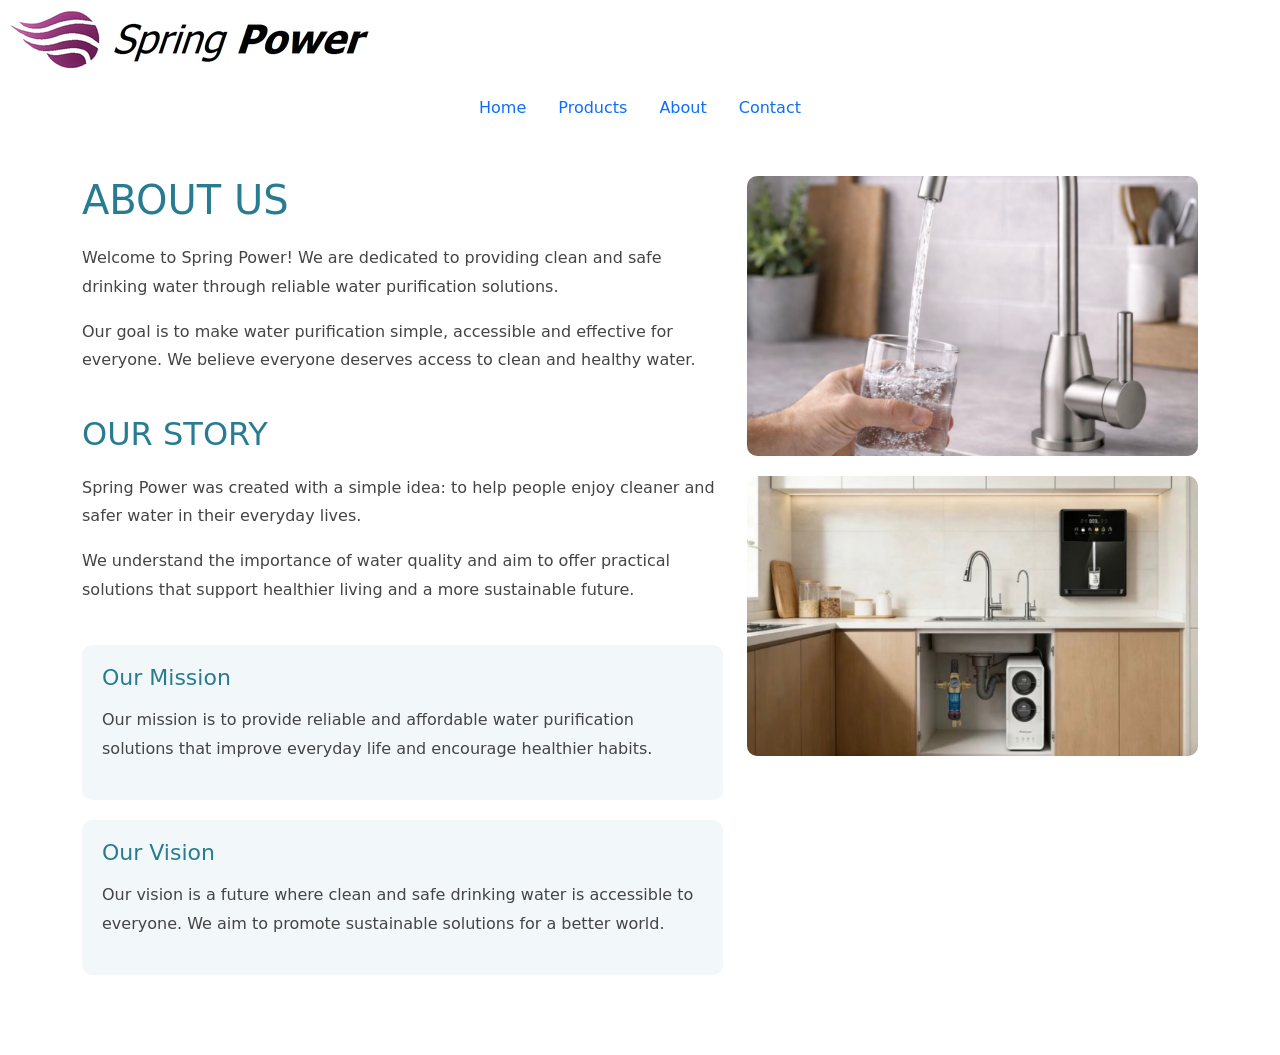
==== about.html @ 74f15d46 "Complete About Us Page" ====
<!DOCTYPE html>
<html lang="en">

<head>
    <meta charset="UTF-8">
    <meta name="viewport" content="width=device-width, initial-scale=1.0">
    <title>About Us - Spring Power</title>

    <!-- Bootstrap CSS -->
    <link href="https://cdn.jsdelivr.net/npm/bootstrap@5.3.3/dist/css/bootstrap.min.css" rel="stylesheet">

    <!-- Group CSS -->
    <link rel="stylesheet" href="css/style.css">
	
</head>

<body>

    <!-- Logo -->
    <div class="logo">
        <img src="images/logo.png" alt="Spring Power Logo">
    </div>

    <!-- Navigation Bar -->
    <nav class="navbar">
        <ul class="nav">
            <li class="nav-item">
                <a class="nav-link" href="index.html">Home</a>
            </li>

            <li class="nav-item">
                <a class="nav-link" href="products.html">Products</a>
            </li>

            <li class="nav-item">
                <a class="nav-link active" aria-current="page" href="about.html">About</a>
            </li>

            <li class="nav-item">
                <a class="nav-link" href="contact.html">Contact</a>
            </li>
        </ul>
    </nav>

    <!-- About Page Content -->
    <main class="container about-page">

        <div class="row">

            <!-- Left Column -->
            <div class="col-md-7">

                <!-- About Us Section -->
                <section class="about-section">
                    <h1>ABOUT US</h1>

                    <p>
                        Welcome to Spring Power!
                        We are dedicated to providing
                        clean and safe drinking water
                        through reliable water
                        purification solutions.
                    </p>

                    <p>
                        Our goal is to make water
                        purification simple, accessible
                        and effective for everyone.
                        We believe everyone deserves
                        access to clean and healthy water.
                    </p>
                </section>

                <!-- Our Story Section -->
                <section class="about-section">
                    <h2>OUR STORY</h2>

                    <p>
                        Spring Power was created with
                        a simple idea: to help people
                        enjoy cleaner and safer water
                        in their everyday lives.
                    </p>

                    <p>
                        We understand the importance
                        of water quality and aim to
                        offer practical solutions
                        that support healthier living
                        and a more sustainable future.
                    </p>
                </section>

                <!-- Our Mission Section -->
                <section class="about-info">
                    <h3>Our Mission</h3>

                    <p>
                        Our mission is to provide
                        reliable and affordable
                        water purification solutions
                        that improve everyday life
                        and encourage healthier habits.
                    </p>
                </section>

                <!-- Our Vision Section -->
                <section class="about-info">
                    <h3>Our Vision</h3>

                    <p>
                        Our vision is a future where
                        clean and safe drinking water
                        is accessible to everyone.
                        We aim to promote sustainable
                        solutions for a better world.
                    </p>
                </section>

            </div>

            <!-- Right Column -->
            <div class="col-md-5">

                <img src="images/about-water.jpg"
                     alt="Clean drinking water"
                     class="about-image img-fluid">

                <img src="images/about-filter.jpg"
                     alt="Water purification equipment"
                     class="about-image img-fluid">

            </div>

        </div>

    </main>

    <!-- Bootstrap JavaScript -->
    <script src="https://cdn.jsdelivr.net/npm/bootstrap@5.3.3/dist/js/bootstrap.bundle.min.js"></script>

</body>
</html>
---- css/style.css ----
.logo{
	margin: 10px;
}
.navbar{
	display:flex;
	align-items: center;
	justify-content: center;
	gap: 20px;
}
.container{
	display: flex;
	align-items: flex-start;
	gap: 20px;
}
.sidebar{
	flex: 2;
	padding: 16px;
	background: #f4f4f6;
}
.main{
	flex: 8;
	padding: 16px;
	background: #f4f4f6;
}
.images{
	flex: 2;
	padding: 16px;
	background: #f4f4f6;
}

body{
	background-color: #ffffff;
	

/* About Page */

.about-page {
    display: block;
    padding-top: 40px;
    padding-bottom: 60px;
}

/* Headings */

.about-page h1,
.about-page h2 {
    color: #287c91;
    margin-bottom: 20px;
}

/* Paragraphs */

.about-page p {
    color: #444;
    font-size: 16px;
    line-height: 1.8;
}

/* Sections */

.about-section {
    margin-bottom: 40px;
}

/* Images */

.about-image {
    display: block;
    width: 100%;
    height: 280px;
    object-fit: cover;
    border-radius: 10px;
    margin-bottom: 20px;
}

/* Mission and Vision */

.about-info {
    background-color: #f2f8fa;
    padding: 20px;
    border-radius: 10px;
    margin-bottom: 20px;
}

.about-info h3 {
    color: #287c91;
    font-size: 22px;
    margin-bottom: 15px;
}

/* Mobile Screen */

@media (max-width: 767px) {
    .about-page {
        padding-top: 25px;
        padding-bottom: 35px;
    }

    .about-image {
        height: 200px;
    }
}
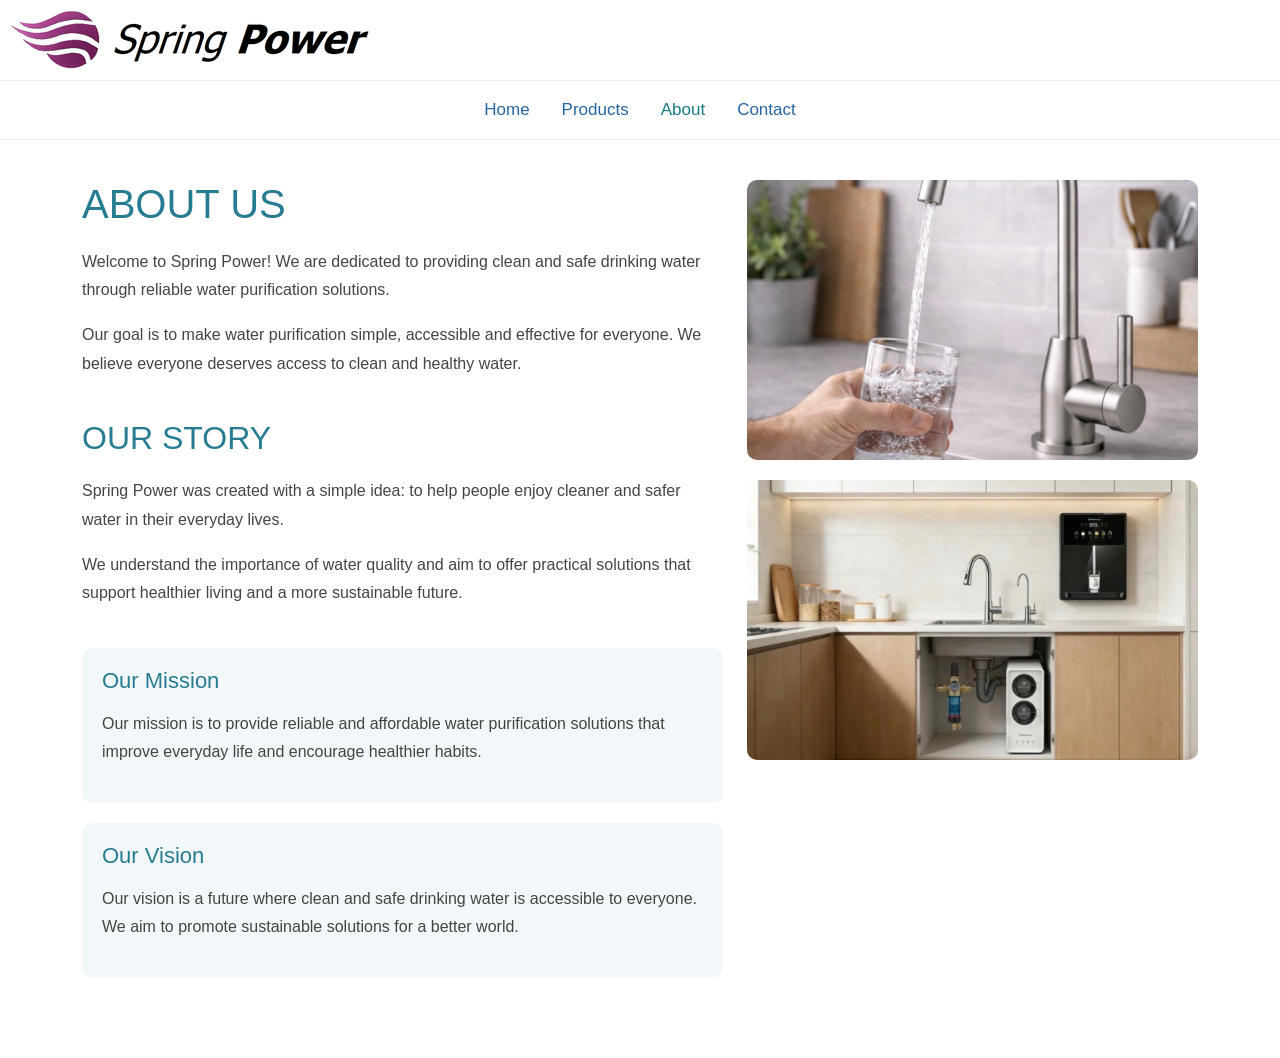
==== commit 3febf669: "adjusted navbar" ====
--- a/about.html
+++ b/about.html
@@ -22,25 +22,22 @@
     </div>
 
     <!-- Navigation Bar -->
-    <nav class="navbar">
-        <ul class="nav">
-            <li class="nav-item">
-                <a class="nav-link" href="index.html">Home</a>
-            </li>
-
-            <li class="nav-item">
-                <a class="nav-link" href="products.html">Products</a>
-            </li>
-
-            <li class="nav-item">
-                <a class="nav-link active" aria-current="page" href="about.html">About</a>
-            </li>
-
-            <li class="nav-item">
-                <a class="nav-link" href="contact.html">Contact</a>
-            </li>
-        </ul>
-    </nav>
+   <div class="navbar">
+		<ul class="nav">
+			  <li class="nav-item">
+				<a class="nav-link" href="index.html">Home</a>
+			  </li>
+			  <li class="nav-item">
+				<a class="nav-link" href="products.html">Products</a>
+			  </li>
+			  <li class="nav-item">
+				<a class="nav-link active" aria-current="page" href="about.html">About</a>
+			  </li>
+			   <li class="nav-item">
+				<a class="nav-link" href="contact.html">Contact</a>
+			  </li>
+		</ul>
+	</div>
 
     <!-- About Page Content -->
     <main class="container about-page">
--- a/css/style.css
+++ b/css/style.css
@@ -28,8 +28,10 @@
 	background: #f4f4f6;
 }
 
-body{
+.body{
 	background-color: #ffffff;
+
+}
 	
 
 /* About Page */
@@ -100,3 +102,292 @@
         height: 200px;
     }
 }
+.search{
+	padding: 5px;
+	border: none;
+	border-radius: 6px;
+	color:white;
+	text-align: center;
+}
+
+.products{
+	display:block;
+	background: #fff;
+	padding: 20px;
+	margin: 20px auto;
+}
+
+.info{
+	display: block;
+	text-align: center;
+	padding: 15px;
+	border-radius: 8px;
+}
+
+.productimg{
+	width: 100%;
+	height: 180px;
+	margin-bottom: 15px;
+	justify-content: center;
+	align-items: center;
+	object-fit: contain;
+}
+
+.productimg img{
+	max-width: 100%;
+	height: 100%;
+	object-fit: contain;
+}
+
+.info h1{
+	font-size: 15px;
+	margin: 10px;
+}
+
+.info p{
+	margin: 8px;
+}
+
+.info .price{
+	color: green;
+	color:black;
+	margin-top: 10px;
+}
+
+.purchase {
+	background-color: green;
+	margin-top: 10px;
+	width: 30%;
+	padding: 10px;
+	color:black;
+	border: none;
+	border-radius: 5px;
+}
+
+.specss{
+	margin-top: 10px;
+	width: 30%;
+	padding: 10px;
+	color: black;
+	border: none;
+	border-radius: 5px;
+	background-color:red;
+}
+
+
+
+.grid{
+	display: grid;
+	grid-template-columns: auto;
+	gap: 20px;
+}
+
+.pageNav{
+	display: flex;
+	justify-content: center;
+	gap: 10px;
+	align-items: center;
+	margin: 30px 0;
+}
+
+.pageNav button{
+	padding: 10px 15px;
+	border: none;
+	border-radius: 5px;
+}
+
+.search h1{
+	color:black;
+	font-size: 15px;
+}
+.search input{
+	padding: 5px;
+	background: #f4f4f6;
+}
+
+.search select{
+	padding: 5px;
+	background: #f4f4f6;
+}
+
+/* Contact Page */
+body {
+    font-family: Arial, Helvetica, sans-serif;
+    color: #252525;
+    background-color: #ffffff;
+}
+
+/* Logo */
+header {
+    padding: 15px 25px;
+}
+
+.logo {
+    width: 280px;
+    max-width: 80%;
+    height: auto;
+}
+
+/* Navigation */
+.navbar {
+    border-top: 1px solid #eeeeee;
+    border-bottom: 1px solid #eeeeee;
+}
+
+.navbar-nav {
+    gap: 20px;
+}
+
+.nav-link {
+    color: #2466a5 !important;
+    font-size: 17px;
+}
+
+.nav-link:hover,
+.nav-link.active {
+    color: #167b83 !important;
+}
+
+/* Contact heading */
+.contact-banner {
+    margin-top: 25px;
+    margin-bottom: 25px;
+    min-height: 95px;
+    display: flex;
+    align-items: center;
+    justify-content: center;
+    background-color: #f1f7fa;
+    border-top: 4px solid #167b83;
+    border-bottom: 4px solid #167b83;
+}
+
+.contact-banner h1 {
+    color: #167b83;
+    font-size: 32px;
+    margin: 0;
+}
+
+/* Contact boxes */
+.contact-sections {
+    margin-top: 10px;
+    margin-bottom: 35px;
+}
+
+.contact-box {
+    border: 2px solid #cccccc;
+    padding: 18px;
+    height: 100%;
+    min-height: 300px;
+}
+
+.contact-box h2 {
+    font-size: 22px;
+    margin-bottom: 20px;
+    color: #167b83;
+}
+
+.contact-detail {
+    border-bottom: 2px solid #cccccc;
+    padding: 8px 0;
+}
+
+.contact-detail h3 {
+    font-size: 16px;
+    font-weight: bold;
+    margin: 0 0 5px;
+}
+
+.contact-detail p {
+    margin: 0;
+}
+
+.contact-detail a {
+    color: #2466a5;
+    text-decoration: none;
+}
+
+.contact-detail a:hover {
+    text-decoration: underline;
+}
+
+/* Location and map placeholder */
+.location {
+    display: flex;
+    gap: 10px;
+    margin-bottom: 15px;
+    flex-wrap: wrap;
+}
+
+.map-placeholder {
+    height: 190px;
+    border: 2px solid #cccccc;
+    background-color: #edf2ed;
+    position: relative;
+    overflow: hidden;
+    display: flex;
+    align-items: center;
+    justify-content: center;
+}
+
+.map-placeholder p {
+    z-index: 2;
+    background-color: white;
+    padding: 7px 12px;
+    border-radius: 4px;
+    color: #555555;
+}
+
+.map-road {
+    position: absolute;
+    width: 130%;
+    height: 18px;
+    background-color: #ffffff;
+    border: 1px solid #d2d2d2;
+}
+
+.road-one {
+    transform: rotate(30deg);
+}
+
+.road-two {
+    transform: rotate(-30deg);
+}
+
+.map-pin {
+    position: absolute;
+    z-index: 1;
+    top: 25px;
+    right: 35px;
+    color: #167b83;
+    font-size: 30px;
+}
+
+/* Footer */
+footer {
+    background-color: #f1f7fa;
+    color: #167b83;
+    text-align: center;
+    padding: 15px;
+}
+
+footer p {
+    margin: 0;
+}
+
+/* Small screens */
+@media (max-width: 576px) {
+    .logo {
+        width: 220px;
+    }
+
+    .contact-banner h1 {
+        font-size: 25px;
+    }
+
+    .navbar-nav {
+        gap: 0;
+    }
+}
+
+
+
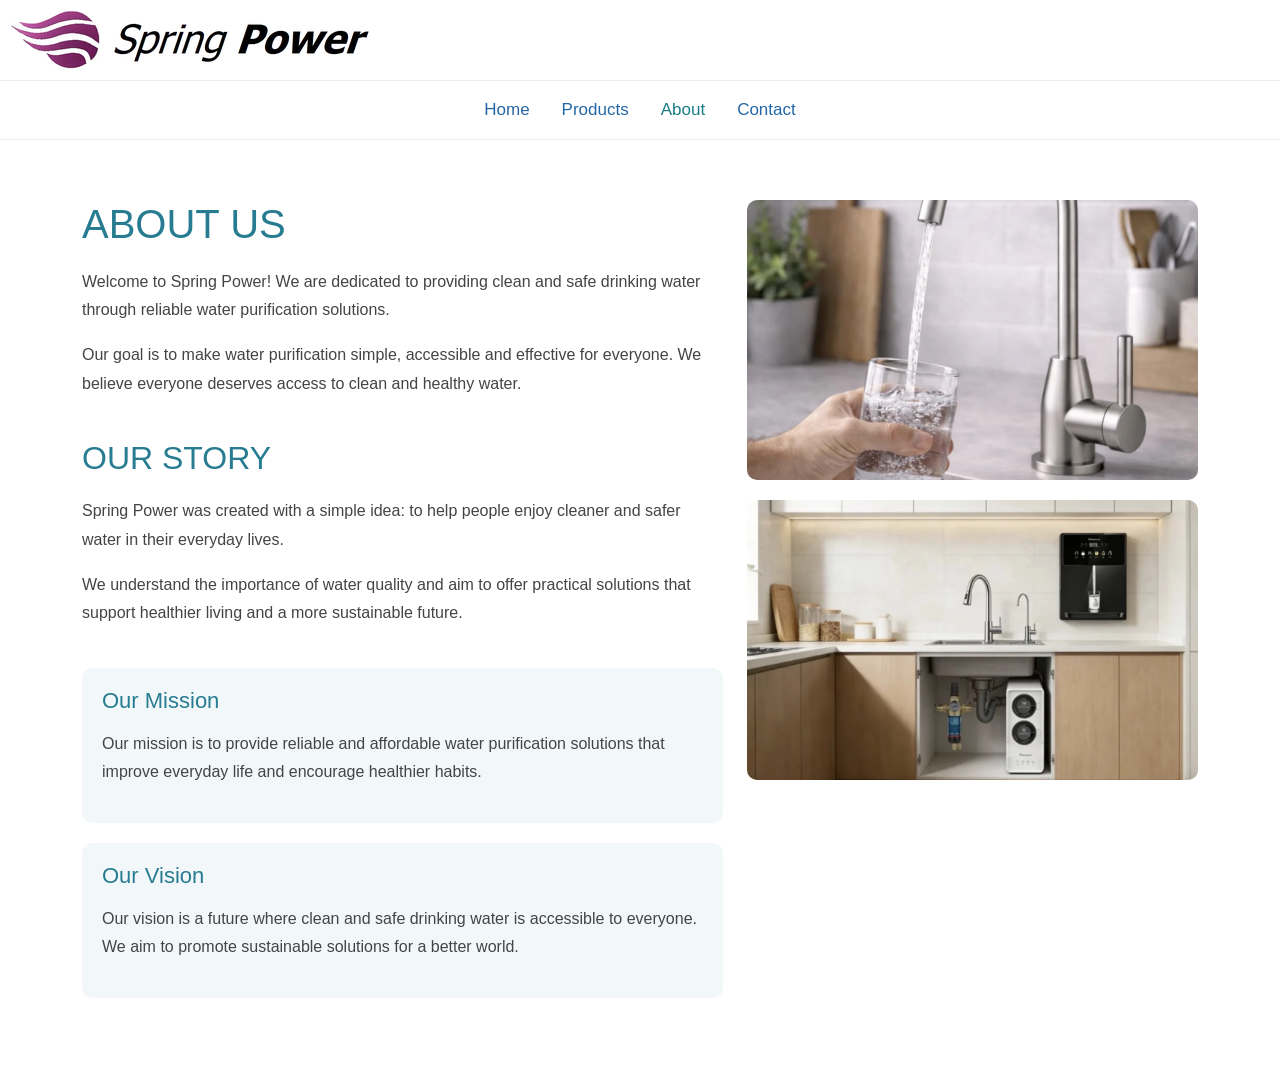
==== commit d693cd2b: "Merge pull request #10 from asfdhgg/asfdhgg-dev Asfdhgg dev" ====
--- a/about.html
+++ b/about.html
@@ -18,7 +18,7 @@
 
     <!-- Logo -->
     <div class="logo">
-        <img src="images/logo.png" alt="Spring Power Logo">
+        <img src="images/logo.webp" alt="Spring Power Logo">
     </div>
 
     <!-- Navigation Bar -->
@@ -119,11 +119,11 @@
             <!-- Right Column -->
             <div class="col-md-5">
 
-                <img src="images/about-water.jpg"
+                <img src="images/about-water.webp"
                      alt="Clean drinking water"
                      class="about-image img-fluid">
 
-                <img src="images/about-filter.jpg"
+                <img src="images/about-filter.webp"
                      alt="Water purification equipment"
                      class="about-image img-fluid">
 
--- a/css/style.css
+++ b/css/style.css
@@ -1,11 +1,13 @@
+/* Home page By Berhan */
 .logo{
 	margin: 10px;
 }
 .navbar{
 	display:flex;
-	align-items: center;
+	align-items: center; 
 	justify-content: center;
 	gap: 20px;
+    margin-bottom:20px;
 }
 .container{
 	display: flex;
@@ -365,7 +367,7 @@
 /* Footer */
 footer {
     background-color: #f1f7fa;
-    color: #167b83;
+    color: #29022e;
     text-align: center;
     padding: 15px;
 }
@@ -391,3 +393,74 @@
 
 
 
+.specss{
+    background-color: grey;
+    color: black;
+    padding: 10px;
+    display: flex;
+    flex-direction: column;
+    margin: 10px auto;
+}
+
+.specss h1{
+    font-size: 15px;
+}
+
+.specss .hide{
+    background-color: grey;
+    color:black;    
+}
+
+.specss .hide button{
+    padding: 10px;
+    background-color: white;
+    border: none;
+}
+
+
+.night{
+    padding: 9px;
+    border-radius: 8px;
+    align-self: flex-end;
+    margin-bottom: 5px;
+}
+
+
+
+.cart{
+    padding: 20px;
+    border-radius: 12px;
+    width: 100%;
+    height: fit-content;
+    box-sizing: border-box;
+    position: sticky;
+    top: 20px;
+}
+
+
+.cart h2{
+    font-size: 25px;
+    font-weight: 700;
+    margin-top: 10px;
+    margin-bottom: 15px;
+}
+
+.cart p{
+    font-size:15px;
+    margin:12px 0;
+}
+
+.cart h3{
+    font-size: 24px;
+    font-weight: bold;
+    margin-top: 20px;
+}
+
+.cart button{
+    width:100%;
+    padding: 12px;
+    margin-top: 10px;
+    border:none;
+    border-radius: 7px;
+}
+
